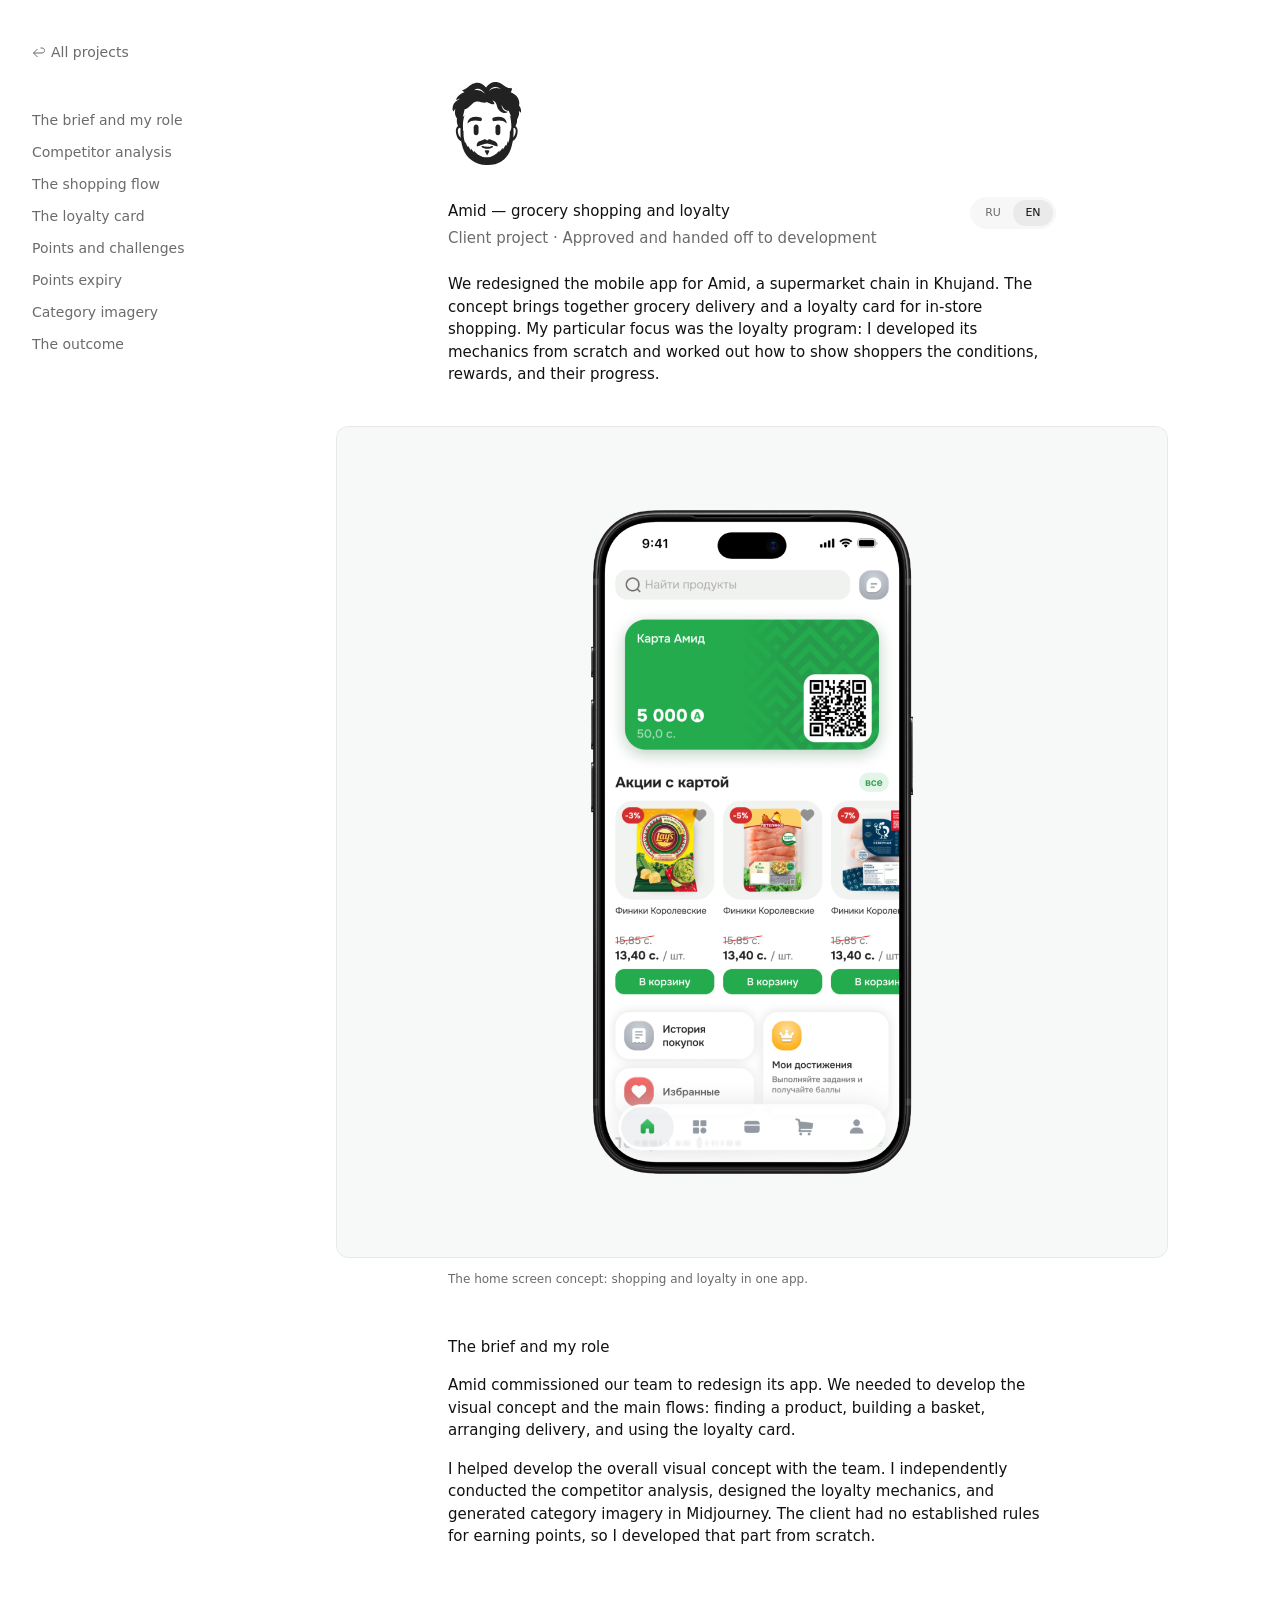
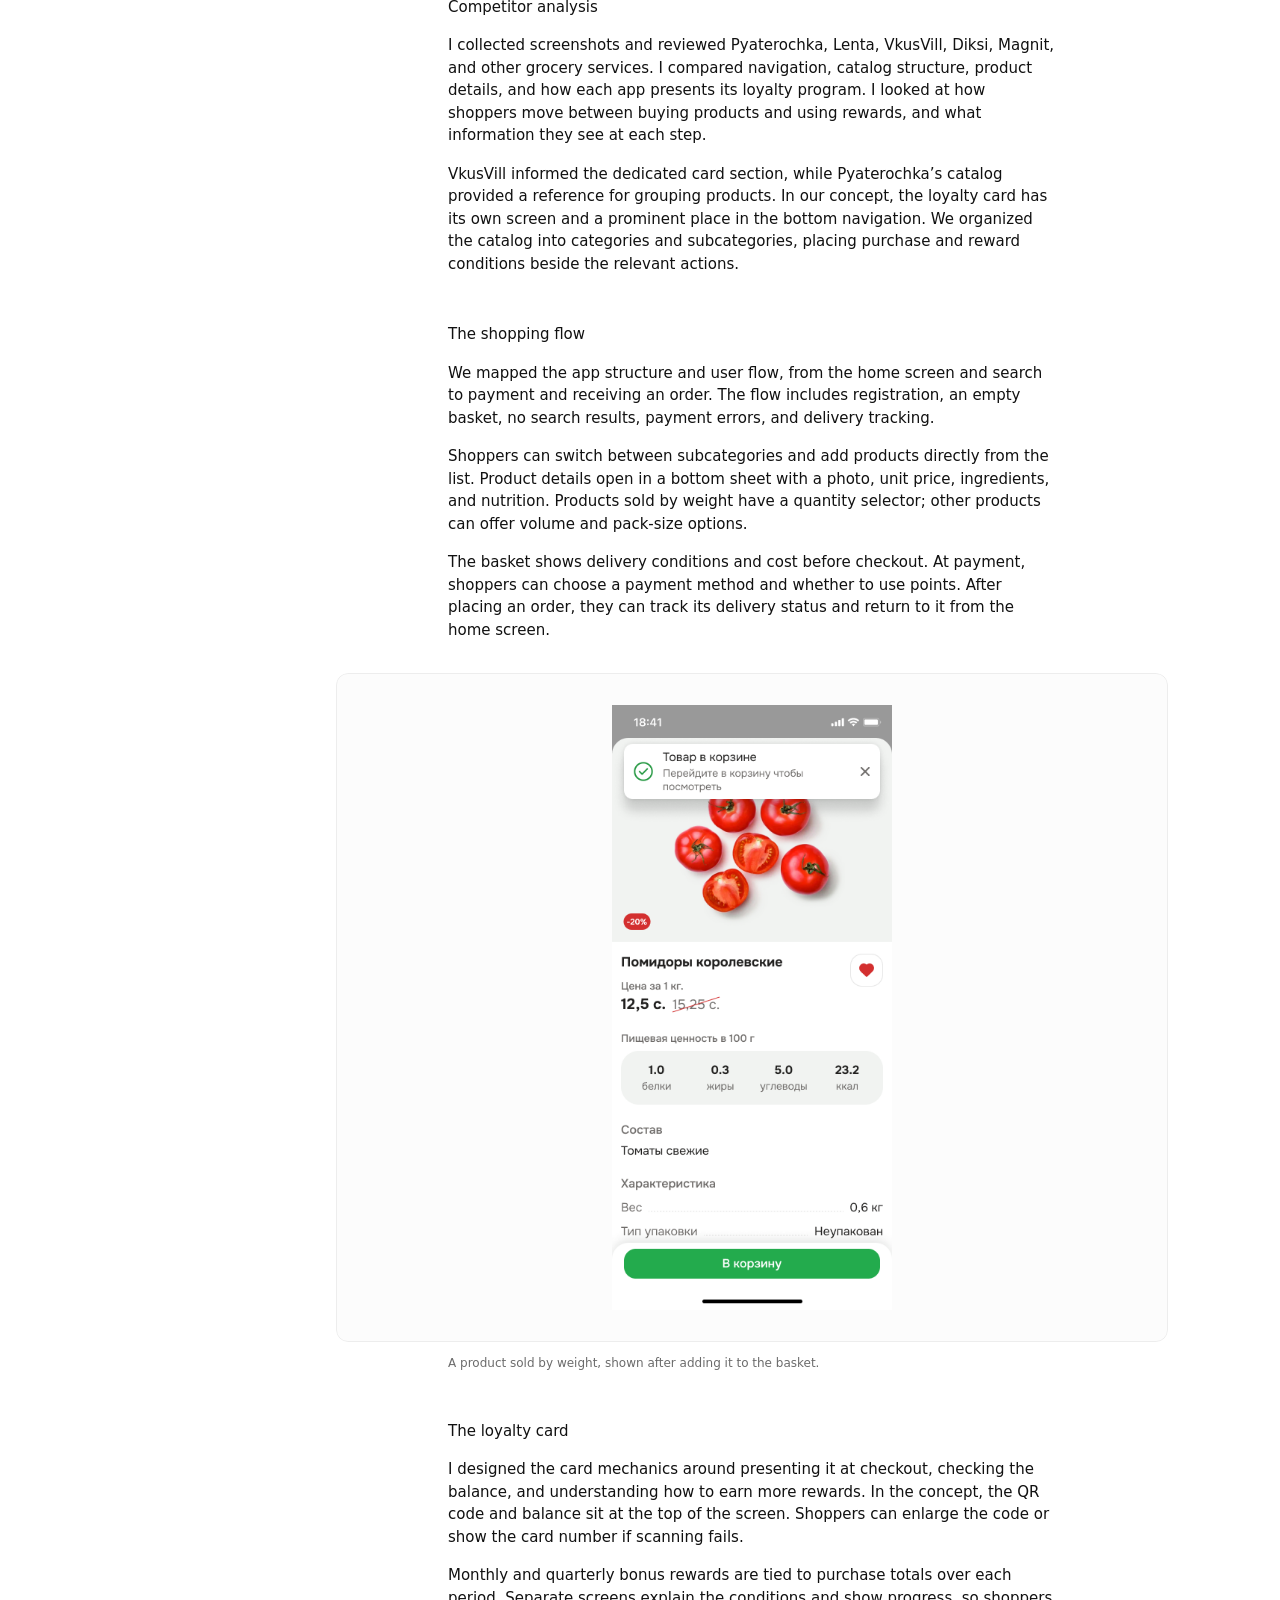
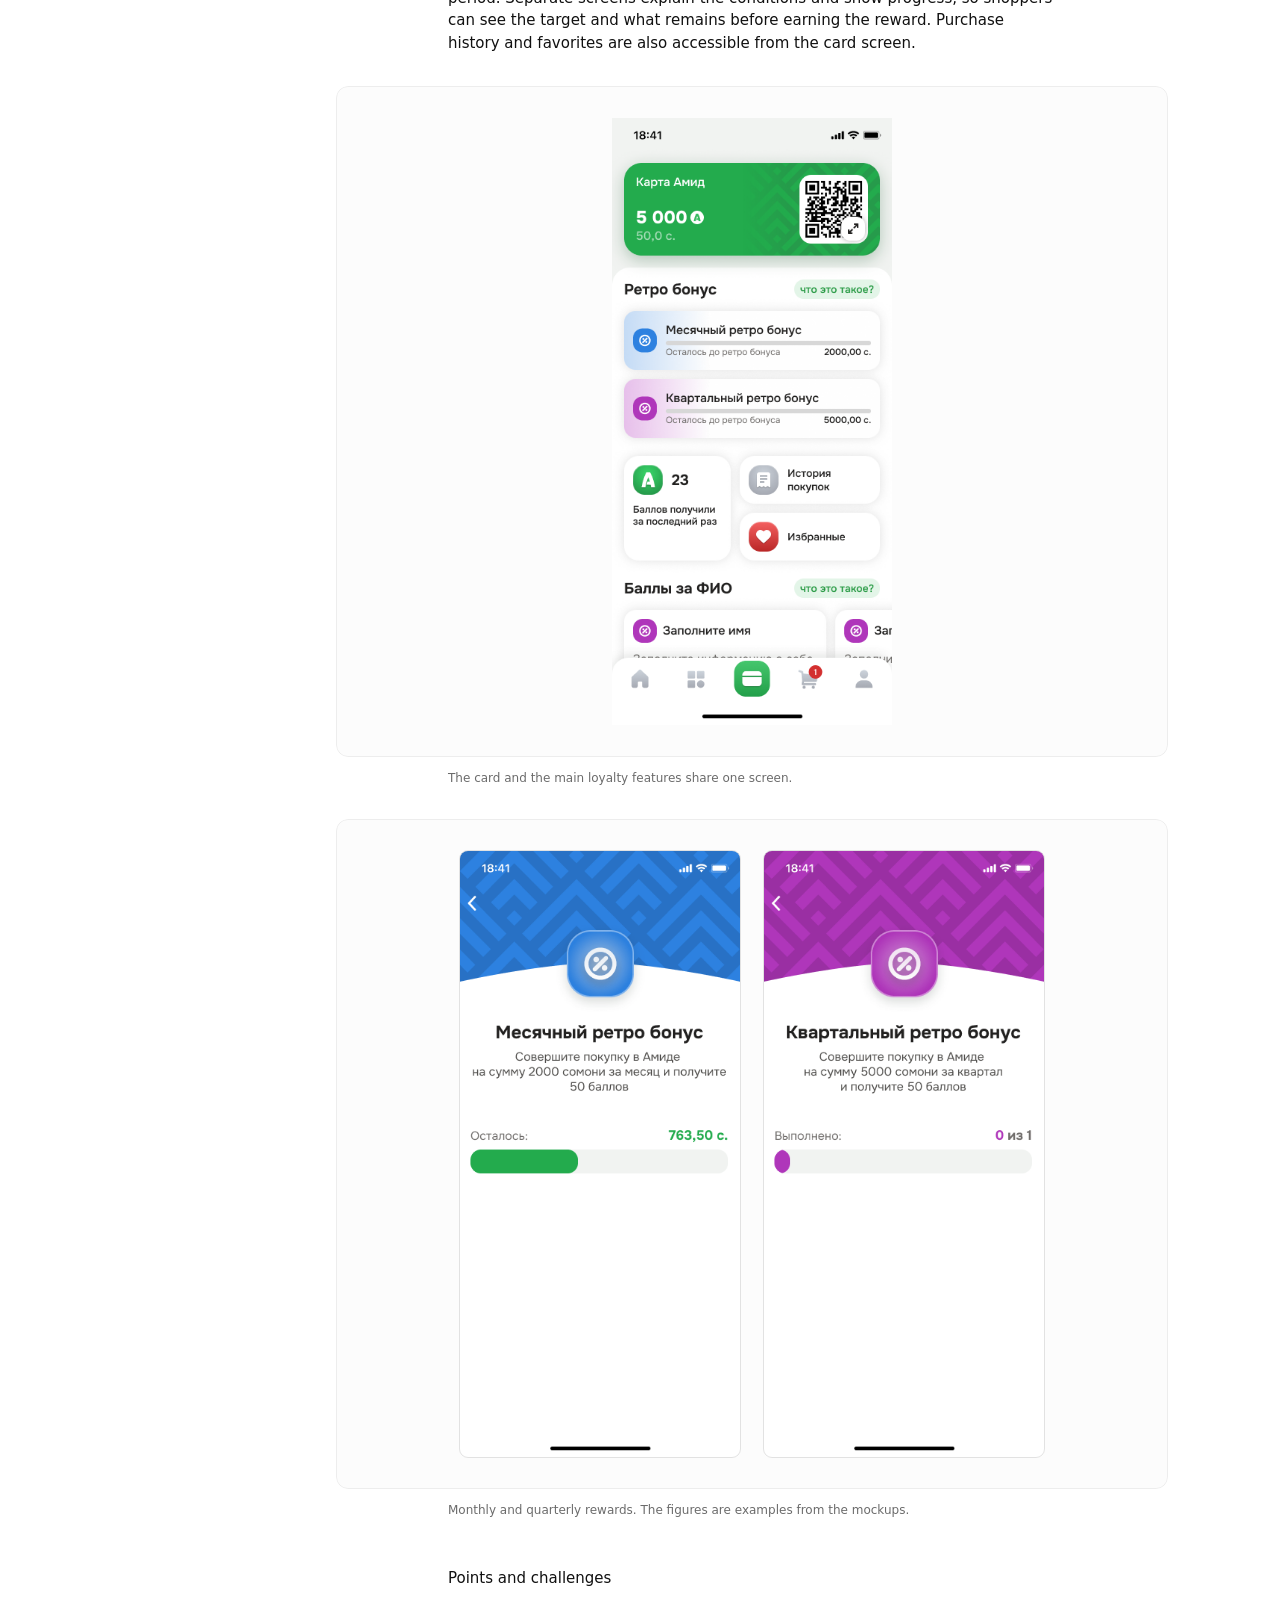
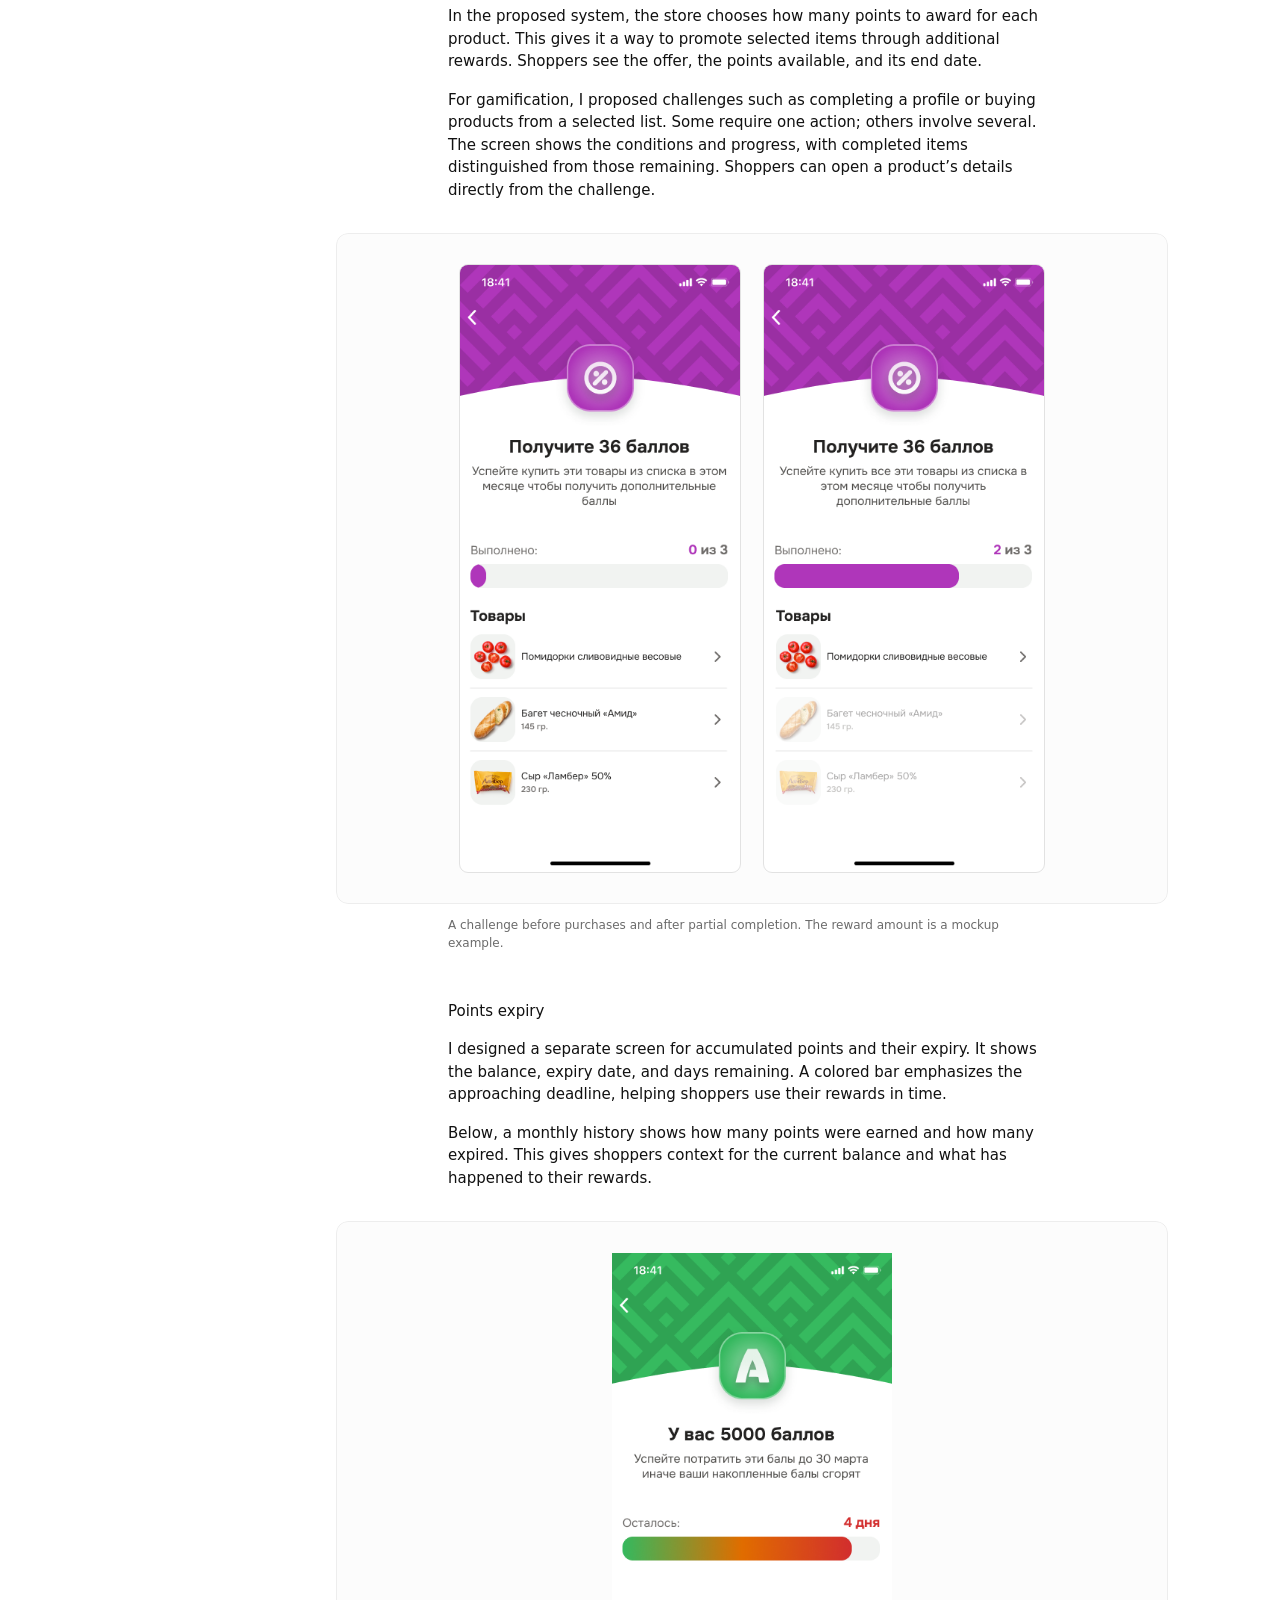
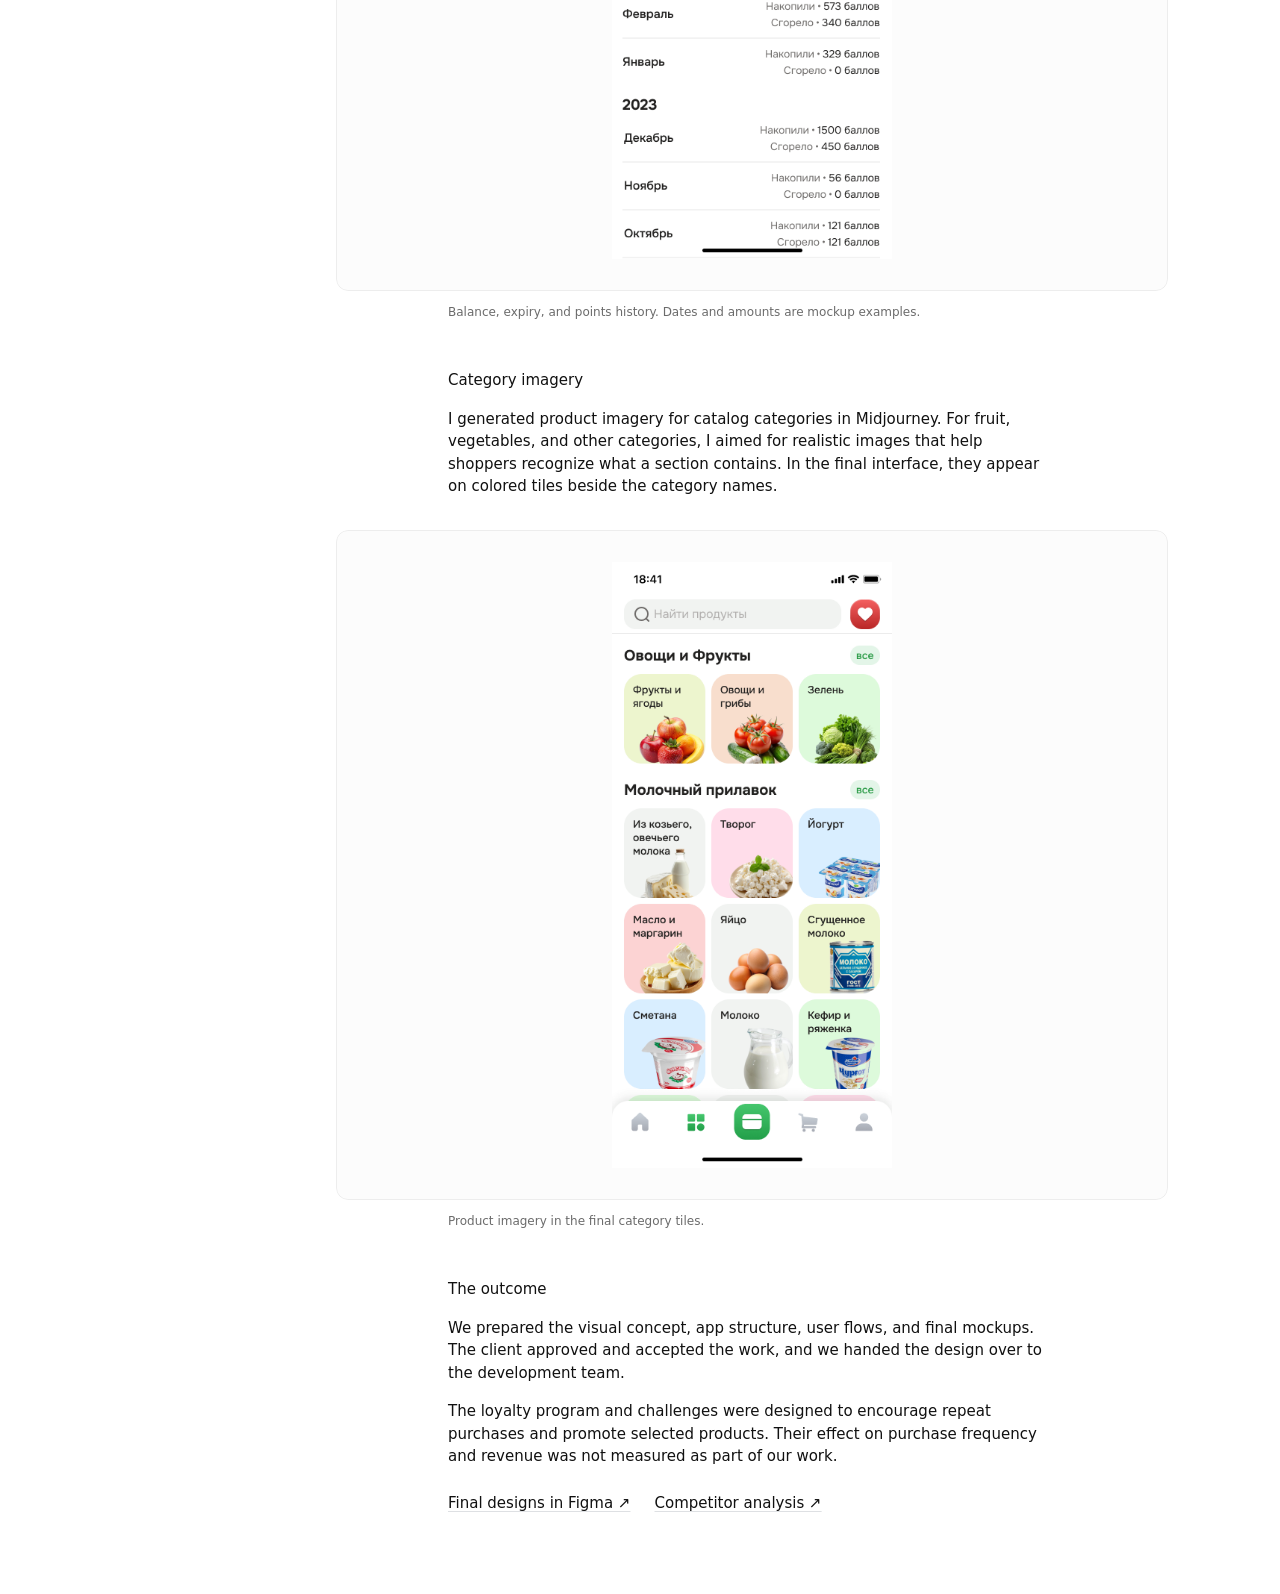
==== work/amid/index.html @ 042cbf76 "Add Amid case study and polish portfolio explorations" ====
<!DOCTYPE html>
<html lang="en" class="case-document">
<head>
    <meta charset="UTF-8">
    <meta name="viewport" content="width=device-width, initial-scale=1.0">
    <title data-ru="Амид — покупки и программа лояльности · Mirzomansur Okhunov">Amid — grocery shopping and loyalty · Mirzomansur Okhunov</title>
    <meta name="description" content="A client redesign for Amid: grocery shopping, loyalty mechanics built from scratch, and category imagery created with Midjourney. Approved and handed off to development." data-ru-content="Клиентский редизайн приложения «Амид»: покупка продуктов, программа лояльности с нуля и изображения категорий в Midjourney. Дизайн согласован и передан в разработку.">
    <link rel="icon" href="../../favicon.ico" type="image/x-icon">
    <link rel="stylesheet" href="../../style/variables.css">
    <link rel="stylesheet" href="../../style/styles.css">
    <link rel="stylesheet" href="../../style/article.css">
    <script src="../../js/article.js" defer></script>
    <script src="../../js/avatar.js" type="module"></script>
</head>
<body>
    <nav class="case-navigation" aria-label="Case study navigation" data-ru-aria-label="Навигация по кейсу">
        <a class="case-back" href="../../#side-projects"><svg width="14" height="14" viewBox="0 0 14 14" fill="none" aria-hidden="true"><path d="M5.5 4L1.5 8M1.5 8L5.5 12M1.5 8H10C11.3807 8 12.5 6.88071 12.5 5.5V5.5C12.5 4.11929 11.3807 3 10 3H8.5" stroke="currentColor"/></svg><span data-ru="Все проекты">All projects</span></a>
        <div class="case-toc">
            <a href="#task" data-ru="Задача и моя роль">The brief and my role</a>
            <a href="#research" data-ru="Анализ конкурентов">Competitor analysis</a>
            <a href="#shopping" data-ru="Путь покупки">The shopping flow</a>
            <a href="#loyalty" data-ru="Карта лояльности">The loyalty card</a>
            <a href="#rewards" data-ru="Баллы и задания">Points and challenges</a>
            <a href="#expiry" data-ru="Срок действия бонусов">Points expiry</a>
            <a href="#imagery" data-ru="Изображения категорий">Category imagery</a>
            <a href="#outcome" data-ru="Результат">The outcome</a>
        </div>
    </nav>
    <main class="container case-page">
        <header class="case-identity">
            <img class="intro__avatar" src="../../assets/avatar.svg" width="80" height="88" alt="">
        </header>
        <article class="case-article" aria-labelledby="case-title">
            <header class="case-header" id="overview" tabindex="-1" data-reveal>
                <div class="case-title-row">
                    <h1 id="case-title" data-ru="Амид — покупки и программа лояльности">Amid — grocery shopping and loyalty</h1>
                    <div class="case-language" role="group" aria-label="Article language" data-ru-aria-label="Язык статьи" data-language="en" hidden>
                        <label><input type="radio" name="article-language" value="ru" aria-label="Русский" lang="ru"><span>RU</span></label>
                        <label><input type="radio" name="article-language" value="en" aria-label="English" lang="en" checked><span>EN</span></label>
                    </div>
                </div>
                <p class="case-meta" data-ru="Клиентский проект · Согласован и передан в разработку">Client project · Approved and handed off to development</p>
                <p class="case-lead" data-ru="Для сети супермаркетов «Амид» в Худжанде мы разработали редизайн мобильного приложения. В концепте связали заказ продуктов с доставкой и использование бонусной карты в магазине. Моей отдельной задачей стала программа лояльности: я придумал её механику с нуля и продумал, как показать покупателю условия, награды и прогресс.">We redesigned the mobile app for Amid, a supermarket chain in Khujand. The concept brings together grocery delivery and a loyalty card for in-store shopping. My particular focus was the loyalty program: I developed its mechanics from scratch and worked out how to show shoppers the conditions, rewards, and their progress.</p>
            </header>

            <figure class="case-figure" data-reveal>
                <a class="case-media" href="../../assets/amid/cover.png" target="_blank" rel="noopener" aria-label="Open the Amid app cover at full size" data-ru-aria-label="Открыть обложку приложения «Амид» в полном размере">
                    <img src="../../assets/amid/cover.png" width="1440" height="1440" alt="Amid app concept on a phone: a loyalty card, product offers, purchase history, and achievements." data-ru-alt="Концепт приложения «Амид» на телефоне: бонусная карта, предложения товаров, история покупок и достижения." fetchpriority="high" decoding="async">
                </a>
                <figcaption data-ru="Главный экран концепта: покупки и программа лояльности в одном приложении.">The home screen concept: shopping and loyalty in one app.</figcaption>
            </figure>

            <section class="case-section" id="task" tabindex="-1" data-case-section data-reveal>
                <h2 data-ru="Задача и моя роль">The brief and my role</h2>
                <p data-ru="«Амид» обратился к нашей команде за редизайном приложения. Нужно было проработать его визуальную концепцию и основные сценарии: найти продукт, собрать корзину, оформить доставку и воспользоваться картой лояльности.">Amid commissioned our team to redesign its app. We needed to develop the visual concept and the main flows: finding a product, building a basket, arranging delivery, and using the loyalty card.</p>
                <p data-ru="Я участвовал в создании общей визуальной концепции вместе с командой. Самостоятельно провёл анализ конкурентов, разработал механику бонусной программы и генерировал изображения для категорий каталога в Midjourney. У заказчика ещё не было готовых правил начисления бонусов, поэтому эту часть я продумывал с нуля.">I helped develop the overall visual concept with the team. I independently conducted the competitor analysis, designed the loyalty mechanics, and generated category imagery in Midjourney. The client had no established rules for earning points, so I developed that part from scratch.</p>
            </section>

            <section class="case-section" id="research" tabindex="-1" data-case-section data-reveal>
                <h2 data-ru="Анализ конкурентов">Competitor analysis</h2>
                <p data-ru="Я собрал скриншоты и разобрал приложения Пятёрочки, Ленты, ВкусВилла, Дикси, Магнита и других продуктовых сервисов. Сравнивал навигацию, структуру каталога, карточки товаров и способы показать программу лояльности. Меня интересовало, как человек переходит между покупкой и бонусами и какая информация доступна на каждом шаге.">I collected screenshots and reviewed Pyaterochka, Lenta, VkusVill, Diksi, Magnit, and other grocery services. I compared navigation, catalog structure, product details, and how each app presents its loyalty program. I looked at how shoppers move between buying products and using rewards, and what information they see at each step.</p>
                <p data-ru="ВкусВилл стал ориентиром для отдельного раздела карты, а каталог Пятёрочки — для группировки товаров. В нашем концепте бонусная карта получила собственный экран и заметное место в нижней навигации. Каталог разделили на категории и подкатегории, а условия покупки и бонусов разместили рядом с соответствующими действиями.">VkusVill informed the dedicated card section, while Pyaterochka’s catalog provided a reference for grouping products. In our concept, the loyalty card has its own screen and a prominent place in the bottom navigation. We organized the catalog into categories and subcategories, placing purchase and reward conditions beside the relevant actions.</p>
            </section>

            <section class="case-section" id="shopping" tabindex="-1" data-case-section data-reveal>
                <h2 data-ru="Путь покупки">The shopping flow</h2>
                <p data-ru="Мы проработали структуру приложения и user flow: от главного экрана и поиска до оплаты и получения заказа. В схеме учли регистрацию, пустую корзину, отсутствие результатов поиска, ошибку оплаты и отслеживание доставки.">We mapped the app structure and user flow, from the home screen and search to payment and receiving an order. The flow includes registration, an empty basket, no search results, payment errors, and delivery tracking.</p>
                <p data-ru="В каталоге можно переходить между подкатегориями и добавлять товары прямо из списка. Подробности продукта открываются в нижней панели: фотография, цена за единицу, состав и пищевая ценность. Для весовых товаров предусмотрели выбор количества, а для других продуктов — варианты объёма и фасовки.">Shoppers can switch between subcategories and add products directly from the list. Product details open in a bottom sheet with a photo, unit price, ingredients, and nutrition. Products sold by weight have a quantity selector; other products can offer volume and pack-size options.</p>
                <p data-ru="В корзине условия и стоимость доставки видны до оформления заказа. На этапе оплаты можно выбрать способ оплаты и использование баллов. После оформления пользователь видит статус доставки и может вернуться к нему с главного экрана.">The basket shows delivery conditions and cost before checkout. At payment, shoppers can choose a payment method and whether to use points. After placing an order, they can track its delivery status and return to it from the home screen.</p>
            </section>
            <figure class="case-figure" data-reveal>
                <a class="case-media case-media--phone" href="../../assets/amid/weight.png" target="_blank" rel="noopener" aria-label="Open the product detail screen at full size" data-ru-aria-label="Открыть карточку товара в полном размере">
                    <img src="../../assets/amid/weight.png" width="375" height="810" alt="A product bottom sheet with price per kilogram, nutrition, weight, and confirmation that the product is in the basket." data-ru-alt="Карточка товара в нижней панели: цена за килограмм, пищевая ценность, вес и подтверждение добавления в корзину." loading="lazy" decoding="async">
                </a>
                <figcaption data-ru="Карточка весового товара после добавления в корзину.">A product sold by weight, shown after adding it to the basket.</figcaption>
            </figure>

            <section class="case-section" id="loyalty" tabindex="-1" data-case-section data-reveal>
                <h2 data-ru="Карта лояльности">The loyalty card</h2>
                <p data-ru="Я продумал механику карты так, чтобы покупатель мог предъявить её на кассе, проверить баланс и понять, как получить дополнительные бонусы. В концепте QR-код и накопления собраны в верхней части экрана. Код можно увеличить, а если он не считывается — предъявить номер карты.">I designed the card mechanics around presenting it at checkout, checking the balance, and understanding how to earn more rewards. In the concept, the QR code and balance sit at the top of the screen. Shoppers can enlarge the code or show the card number if scanning fails.</p>
                <p data-ru="Месячный и квартальный ретробонусы связаны с суммой покупок за соответствующий период. Их условия и прогресс вынесены на отдельные экраны: покупатель видит цель и сколько осталось до награды. Рядом с картой также доступны история покупок и избранное.">Monthly and quarterly bonus rewards are tied to purchase totals over each period. Separate screens explain the conditions and show progress, so shoppers can see the target and what remains before earning the reward. Purchase history and favorites are also accessible from the card screen.</p>
            </section>
            <figure class="case-figure" data-reveal>
                <a class="case-media case-media--phone" href="../../assets/amid/loyalty-card.png" target="_blank" rel="noopener" aria-label="Open the loyalty card screen at full size" data-ru-aria-label="Открыть экран карты лояльности в полном размере">
                    <img src="../../assets/amid/loyalty-card.png" width="375" height="812" alt="The loyalty card screen with a QR code, points balance, monthly and quarterly rewards, purchase history, and challenges." data-ru-alt="Экран карты лояльности: QR-код, баланс, месячный и квартальный ретробонусы, история покупок и задания." loading="lazy" decoding="async">
                </a>
                <figcaption data-ru="Карта и основные возможности программы лояльности собраны на одном экране.">The card and the main loyalty features share one screen.</figcaption>
            </figure>
            <figure class="case-figure" data-reveal>
                <div class="case-media case-media--screens">
                    <a href="../../assets/amid/monthly-bonus.png" target="_blank" rel="noopener" aria-label="Open the monthly reward screen at full size" data-ru-aria-label="Открыть экран месячного ретробонуса в полном размере">
                        <img src="../../assets/amid/monthly-bonus.png" width="375" height="812" alt="Monthly reward conditions and a progress bar showing the amount remaining." data-ru-alt="Условия месячного ретробонуса и прогресс с оставшейся суммой покупок." loading="lazy" decoding="async">
                    </a>
                    <a href="../../assets/amid/quarterly-bonus.png" target="_blank" rel="noopener" aria-label="Open the quarterly reward screen at full size" data-ru-aria-label="Открыть экран квартального ретробонуса в полном размере">
                        <img src="../../assets/amid/quarterly-bonus.png" width="375" height="812" alt="Quarterly reward conditions and progress toward the purchase target." data-ru-alt="Условия квартального ретробонуса и прогресс до цели по сумме покупок." loading="lazy" decoding="async">
                    </a>
                </div>
                <figcaption data-ru="Месячный и квартальный ретробонусы. Числа показаны как примеры из макетов.">Monthly and quarterly rewards. The figures are examples from the mockups.</figcaption>
            </figure>

            <section class="case-section" id="rewards" tabindex="-1" data-case-section data-reveal>
                <h2 data-ru="Баллы и задания">Points and challenges</h2>
                <p data-ru="В предложенной механике магазин сам определяет, сколько баллов начислять за покупку конкретного товара. Это даёт ему возможность продвигать выбранные позиции дополнительной наградой. Покупатель видит предложение, количество баллов и срок действия.">In the proposed system, the store chooses how many points to award for each product. This gives it a way to promote selected items through additional rewards. Shoppers see the offer, the points available, and its end date.</p>
                <p data-ru="Для геймификации я предложил задания: заполнить профиль или купить товары из определённого списка. Одни задания требуют одного действия, другие — нескольких. Экран показывает условия и прогресс, а выполненные пункты отличаются от оставшихся. Из задания можно открыть карточку нужного товара.">For gamification, I proposed challenges such as completing a profile or buying products from a selected list. Some require one action; others involve several. The screen shows the conditions and progress, with completed items distinguished from those remaining. Shoppers can open a product’s details directly from the challenge.</p>
            </section>
            <figure class="case-figure" data-reveal>
                <div class="case-media case-media--screens">
                    <a href="../../assets/amid/task-start.png" target="_blank" rel="noopener" aria-label="Open the challenge before progress at full size" data-ru-aria-label="Открыть задание до выполнения покупок в полном размере">
                        <img src="../../assets/amid/task-start.png" width="375" height="812" alt="A challenge to buy three selected products, with zero items completed and a points reward." data-ru-alt="Задание на покупку трёх выбранных товаров: ни один пункт ещё не выполнен, указана награда в баллах." loading="lazy" decoding="async">
                    </a>
                    <a href="../../assets/amid/task-progress.png" target="_blank" rel="noopener" aria-label="Open the challenge with progress at full size" data-ru-aria-label="Открыть задание с прогрессом в полном размере">
                        <img src="../../assets/amid/task-progress.png" width="375" height="812" alt="The same challenge with two of three products completed and one purchase remaining." data-ru-alt="То же задание: выполнены два пункта из трёх, осталась покупка одного товара." loading="lazy" decoding="async">
                    </a>
                </div>
                <figcaption data-ru="Задание до покупок и после выполнения части условий. Размер награды — пример из макета.">A challenge before purchases and after partial completion. The reward amount is a mockup example.</figcaption>
            </figure>

            <section class="case-section" id="expiry" tabindex="-1" data-case-section data-reveal>
                <h2 data-ru="Срок действия бонусов">Points expiry</h2>
                <p data-ru="Для накопленных баллов я предусмотрел отдельный экран со сроком действия. На нём видны баланс, дата сгорания и количество оставшихся дней. Цветная шкала подчёркивает приближение срока, чтобы покупатель мог вовремя воспользоваться бонусами.">I designed a separate screen for accumulated points and their expiry. It shows the balance, expiry date, and days remaining. A colored bar emphasizes the approaching deadline, helping shoppers use their rewards in time.</p>
                <p data-ru="Ниже показана история по месяцам: сколько баллов начислено и сколько сгорело. Так рядом с текущим балансом есть объяснение того, что происходило с накоплениями.">Below, a monthly history shows how many points were earned and how many expired. This gives shoppers context for the current balance and what has happened to their rewards.</p>
            </section>
            <figure class="case-figure" data-reveal>
                <a class="case-media case-media--phone" href="../../assets/amid/points-expiry.png" target="_blank" rel="noopener" aria-label="Open the points expiry screen at full size" data-ru-aria-label="Открыть экран срока действия баллов в полном размере">
                    <img src="../../assets/amid/points-expiry.png" width="375" height="812" alt="Points balance, days remaining before expiry, and monthly earned and expired points history." data-ru-alt="Баланс баллов, оставшиеся дни до сгорания и история начисленных и сгоревших баллов по месяцам." loading="lazy" decoding="async">
                </a>
                <figcaption data-ru="Баланс, срок действия и история баллов. Даты и суммы — примеры из макета.">Balance, expiry, and points history. Dates and amounts are mockup examples.</figcaption>
            </figure>

            <section class="case-section" id="imagery" tabindex="-1" data-case-section data-reveal>
                <h2 data-ru="Изображения категорий">Category imagery</h2>
                <p data-ru="Я генерировал изображения продуктов для категорий каталога в Midjourney. Для фруктов, овощей и других категорий хотел получить реалистичные изображения, которые помогают узнать содержимое раздела по картинке. В финальном интерфейсе они размещены на цветных карточках рядом с названиями.">I generated product imagery for catalog categories in Midjourney. For fruit, vegetables, and other categories, I aimed for realistic images that help shoppers recognize what a section contains. In the final interface, they appear on colored tiles beside the category names.</p>
            </section>
            <figure class="case-figure" data-reveal>
                <a class="case-media case-media--phone" href="../../assets/amid/catalog.png" target="_blank" rel="noopener" aria-label="Open the catalog category screen at full size" data-ru-aria-label="Открыть экран категорий каталога в полном размере">
                    <img src="../../assets/amid/catalog.png" width="375" height="812" alt="Catalog categories with product imagery: fruit and berries, vegetables, greens, and dairy products." data-ru-alt="Категории каталога с изображениями продуктов: фрукты и ягоды, овощи, зелень и молочные продукты." loading="lazy" decoding="async">
                </a>
                <figcaption data-ru="Изображения продуктов внутри финальных карточек категорий.">Product imagery in the final category tiles.</figcaption>
            </figure>

            <section class="case-section" id="outcome" tabindex="-1" data-case-section data-reveal>
                <h2 data-ru="Результат">The outcome</h2>
                <p data-ru="Мы подготовили визуальную концепцию, структуру приложения, пользовательские сценарии и финальные макеты. Заказчик согласовал и принял результат, после чего мы передали дизайн команде разработки.">We prepared the visual concept, app structure, user flows, and final mockups. The client approved and accepted the work, and we handed the design over to the development team.</p>
                <p data-ru="Программа лояльности и задания были задуманы как способы стимулировать повторные покупки и продвигать выбранные товары. Их влияние на количество покупок и выручку в рамках нашей работы не измерялось.">The loyalty program and challenges were designed to encourage repeat purchases and promote selected products. Their effect on purchase frequency and revenue was not measured as part of our work.</p>
                <div class="case-resources" aria-label="Project resources" data-ru-aria-label="Материалы проекта">
                    <a href="https://www.figma.com/design/VbuYrZlcRKAaok3RhNDoA4/Amid?node-id=1-13189" target="_blank" rel="noopener noreferrer" data-ru="Финальные макеты в Figma ↗">Final designs in Figma ↗</a>
                    <a href="https://www.figma.com/design/VbuYrZlcRKAaok3RhNDoA4/Amid?node-id=1-12706" target="_blank" rel="noopener noreferrer" data-ru="Анализ конкурентов ↗">Competitor analysis ↗</a>
                </div>
            </section>
        </article>
    </main>
</body>
</html>
---- style/variables.css ----
:root {
    --bg-body: #FFFFFF;
    --bg-showcase: #FCFCFC;
    --stroke-showcase: #F2F2F2;
    --text-primary: #111111;
    --text-secondary: #6B6B6B;
    --text-hyperlink: #006FDD;
    --text-hyperlink-hover: #005BB5;
}
---- style/styles.css ----
* {
    box-sizing: border-box;
    margin: 0;
    padding: 0;
}

body {
    font-family: ui-sans-serif, system-ui, sans-serif, "Apple Color Emoji", "Segoe UI Emoji", "Segoe UI Symbol", "Noto Color Emoji";
    font-weight: 400;
    line-height: 1.5;
    color: var(--text-primary);
    background: var(--bg-body);
}

.container {
    max-width: 672px;
    margin: 0 auto;
    padding: 80px 32px;
}

.intro__header {
    display: flex;
    flex-direction: column;
    align-items: flex-start;
    gap: 32px;
    text-align: left;
}

.intro__avatar {
    display: block;
    flex: 0 0 88px;
    width: 80px;
    height: 88px;
    transform: rotate(var(--head-tilt, 0deg));
    transform-origin: 50% 75%;
}

.intro__avatar-button {
    display: block;
    flex: 0 0 88px;
    width: 80px;
    height: 88px;
    padding: 0;
    border: 0;
    border-radius: 50%;
    background: transparent;
    cursor: pointer;
    -webkit-tap-highlight-color: transparent;
    transition: transform 160ms cubic-bezier(0.2, 0, 0, 1);
}

.intro__avatar-button:active {
    transform: scale(0.96);
}

.intro__avatar #eye-left,
.intro__avatar #eye-right,
.intro__avatar #brow-left,
.intro__avatar #brow-right,
.intro__avatar #moustache,
.intro__avatar #chin,
.intro__avatar #mouth {
    transform-box: fill-box;
    transform-origin: center;
    transition: transform 280ms cubic-bezier(0.2, 0, 0, 1);
}

.intro__avatar.is-curious-left #brow-left {
    transform: translateY(-2.7px) rotate(6deg);
}

.intro__avatar.is-curious-right #brow-right {
    transform: translateY(-2.7px) rotate(-6deg);
}

.intro__avatar[data-emotion="smile"] #eye-left,
.intro__avatar[data-emotion="smile"] #eye-right {
    transform: translateY(-1px) scaleY(0.5);
}

.intro__avatar[data-emotion="smile"] #mouth {
    transform: scale(1.22, 1.35);
}

.intro__avatar[data-emotion="smile"] #moustache {
    transform: translateY(-0.6px) scaleX(1.06);
}

.intro__avatar[data-emotion="smile"] #chin {
    transform: translateY(0.6px) scaleX(1.04);
}

.intro__avatar[data-emotion="smile"] #brow-left,
.intro__avatar[data-emotion="smile"] #brow-right {
    transform: translateY(-1.5px);
}

.intro__avatar[data-emotion="surprised"] #eye-left,
.intro__avatar[data-emotion="surprised"] #eye-right {
    transform: scale(1.1, 1.13);
}

.intro__avatar[data-emotion="surprised"] #brow-left,
.intro__avatar[data-emotion="surprised"] #brow-right {
    transform: translateY(-3.5px);
}

.intro__avatar[data-emotion="surprised"] #mouth {
    transform: translateY(0.5px) scale(0.42, 1.65);
}

.intro__avatar[data-emotion="surprised"] #moustache {
    transform: translateY(-0.7px) scaleX(0.96);
}

.intro__avatar[data-emotion="surprised"] #chin {
    transform: translateY(1px) scaleY(0.94);
}

.intro__avatar[data-emotion="wink"] #mouth {
    transform: rotate(-7deg) scaleX(1.08);
}

.intro__avatar[data-emotion="wink"] #moustache {
    transform: translateX(-0.3px) rotate(-4deg);
}

.intro__avatar[data-emotion="wink"] #chin {
    transform: translateX(0.3px) rotate(-4deg);
}

.intro__avatar[data-emotion="skeptical"] #eye-left {
    transform: scaleY(0.38);
}

.intro__avatar[data-emotion="skeptical"] #eye-right {
    transform: scaleY(0.65);
}

.intro__avatar[data-emotion="skeptical"] #brow-left {
    transform: translateY(1px) rotate(6deg);
}

.intro__avatar[data-emotion="skeptical"] #brow-right {
    transform: translateY(-4px) rotate(-9deg);
}

.intro__avatar[data-emotion="skeptical"] #mouth {
    transform: rotate(-5deg) scale(0.85, 0.45);
}

.intro__avatar[data-emotion="skeptical"] #moustache {
    transform: translateY(0.4px) rotate(-3deg) scaleX(0.98);
}

.intro__avatar[data-emotion="skeptical"] #chin {
    transform: translateY(-0.6px) rotate(-3deg);
}

@media (prefers-reduced-motion: reduce) {
    .intro__avatar-button,
    .intro__avatar,
    .intro__avatar #eyes,
    .intro__avatar #eye-left,
    .intro__avatar #eye-right,
    .intro__avatar #brow-left,
    .intro__avatar #brow-right,
    .intro__avatar #lower-face,
    .intro__avatar #moustache,
    .intro__avatar #chin,
    .intro__avatar #mouth {
        transition: none;
        transform: none;
    }
}

.intro__identity {
    min-width: 0;
}

.work-list-block > p,
.work-list-block__link {
    font-size: 14px;
}

.intro__header h1,
.intro__header p {
    line-height: 21px;
}

.intro__header h1 {
    margin-bottom: 4px;
    font-weight: 400;
}

.intro__body {
    display: flex;
    flex-direction: column;
    gap: 32px;
    margin-top: 52px;
}

.intro__header h1,
.intro__header p,
.intro__body p {
    font-size: 14px;
    line-height: 21px;
}

.intro__header p {
    color: var(--text-secondary);
}

.intro .link {
    color: inherit;
    text-decoration-color: #DEE0E3;
    text-decoration-thickness: from-font;
    text-underline-position: from-font;
    text-decoration-skip-ink: none;
}

.intro .link:hover {
    color: inherit;
    text-decoration-color: currentColor;
}

.link,
.work-list-block__link {
    color: var(--text-hyperlink);
    text-decoration: underline;
}

.link:hover,
.work-list-block__link:hover {
    color: var(--text-hyperlink-hover);
}

.work-list {
    display: flex;
    flex-direction: column;
    gap: 50px;
    margin-top: 100px;
}

.work-list-block {
    display: flex;
    flex-direction: column;
}

.work-list-block--case {
    color: inherit;
    text-decoration: none;
    -webkit-tap-highlight-color: transparent;
}

.work-list-block--case .work-list-block__title {
    text-decoration: underline;
    text-decoration-color: transparent;
    text-underline-offset: 3px;
    transition: text-decoration-color 160ms ease;
}

.work-list-block--case:focus-visible .work-list-block__title {
    text-decoration-color: currentColor;
}

.work-list-block > p:first-of-type {
    margin-top: 16px;
    font-weight: 700;
}

.work-list-block > p:first-of-type span {
    color: var(--text-secondary);
}

.work-list-block > p + p,
.work-list-block__link {
    margin-top: 8px;
}

.work-list-block__link {
    line-height: 21px;
}

.phone-showcase {
    width: 100%;
    overflow: hidden;
    background: var(--bg-showcase);
    border: 1px solid var(--stroke-showcase);
    border-radius: 8px;
}

.phone-showcase__content,
.phone-showcase__media-frame,
.phone-showcase--full-video,
.phone-showcase--portrait-video,
.phone-showcase--lottie,
.phone-showcase__lottie {
    display: flex;
    align-items: center;
    justify-content: center;
}

.phone-showcase__media-frame {
    width: 100%;
    aspect-ratio: 1;
    overflow: hidden;
    background: var(--bg-showcase);
}

.phone-showcase--ambient .phone-showcase__media-frame {
    position: relative;
    isolation: isolate;
}

.phone-showcase--ambient .phone-showcase__media-frame::before {
    position: absolute;
    z-index: -1;
    inset: -10%;
    content: '';
    background: var(--showcase-backdrop) center / cover no-repeat;
    filter: blur(28px);
    opacity: 0.75;
    pointer-events: none;
}

.phone-showcase--full-video .phone-showcase__media-frame {
    max-width: 100%;
    aspect-ratio: auto;
}

.phone-showcase__phone-container {
    position: relative;
}

.phone-showcase__phone {
    position: relative;
    width: 227.5px;
    height: 450px;
}

.phone-showcase__frame-img {
    position: relative;
    z-index: 2;
    display: block;
    width: 100%;
    height: 100%;
    object-fit: contain;
}

.phone-showcase__phone-content {
    position: absolute;
    top: 50%;
    left: 50%;
    z-index: 1;
    width: 84%;
    height: 92%;
    overflow: hidden;
    border-radius: 16px;
    transform: translate(-50%, -50%);
}

.phone-showcase__phone-content--video {
    inset: 1.25% 3.3%;
    top: auto;
    left: auto;
    width: auto;
    height: auto;
    background: #000;
    border-radius: 7.5%;
    transform: none;
}

.phone-showcase__phone--credit .phone-showcase__phone-content--video {
    inset: 4% 8%;
    border-radius: 10%;
}

.phone-showcase__player,
.phone-showcase__player-inner {
    width: 100%;
    height: 100%;
    background: #000;
}

.phone-showcase__phone-content--video .phone-showcase__player {
    position: relative;
    z-index: 2;
}

.phone-showcase__video {
    display: block;
    width: 100%;
    height: 100%;
    object-fit: cover;
    object-position: center;
}

.phone-showcase__phone--credit .phone-showcase__video {
    object-position: center top;
}

.phone-showcase__video--full {
    width: 100%;
    height: auto;
    object-fit: contain;
}

.phone-showcase__video--portrait {
    object-position: center;
}

.phone-showcase__video--contain {
    object-fit: contain;
}

/* Match the phone sizes across recordings with different amounts of background. */
.phone-showcase__video--app-switcher {
    transform: translateY(1.5%) scale(1.12);
}

.phone-showcase__video--freeze-card {
    transform: translateY(-6.7%) scale(1.42);
    clip-path: inset(19.5% 0 0);
}

.phone-showcase__lottie {
    width: min(100%, 518px);
    height: min(100%, 532px);
    overflow: hidden;
}

.phone-showcase__lottie svg {
    display: block;
    width: 100%;
    height: 100%;
}

[hidden] {
    display: none !important;
}

.portfolio-content {
    margin-top: 52px;
    font-size: 14px;
    line-height: 21px;
}

.portfolio-chips {
    display: flex;
    align-items: center;
    flex-wrap: nowrap;
    gap: 24px;
    overflow-x: auto;
    scrollbar-width: none;
    padding: 8px 32px;
    margin: -8px -32px 44px;
    scroll-padding-inline: 32px;
}

.portfolio-chips::-webkit-scrollbar {
    display: none;
}

.portfolio-chips[data-overflow="right"] {
    mask-image: linear-gradient(to right, #000 calc(100% - 24px), transparent);
}

.portfolio-chips[data-overflow="left"] {
    mask-image: linear-gradient(to right, transparent, #000 24px);
}

.portfolio-chips[data-overflow="both"] {
    mask-image: linear-gradient(to right, transparent, #000 24px, #000 calc(100% - 24px), transparent);
}

.portfolio-chip {
    position: relative;
    flex-shrink: 0;
    padding: 3px 8px;
    border: 1px solid #dee0e3;
    border-radius: 100px;
    background: transparent;
    color: var(--text-secondary);
    font: inherit;
    white-space: nowrap;
    cursor: pointer;
    -webkit-tap-highlight-color: transparent;
    transition: color 180ms ease, background-color 180ms ease, border-color 180ms ease, transform 180ms ease;
}

.portfolio-chip::before {
    content: "";
    position: absolute;
    inset: -8px 0;
}

.portfolio-chip[aria-selected="true"] {
    border-color: var(--text-hyperlink);
    background: var(--text-hyperlink);
    color: #fff;
}

.portfolio-chip:not(:disabled):not([aria-selected="true"]):hover {
    color: var(--text-primary);
    border-color: #a1a1aa;
}

.portfolio-chip:not(:disabled):active {
    transform: scale(0.96);
}

.portfolio-chip:disabled {
    cursor: default;
}

a:focus-visible,
button:focus-visible,
summary:focus-visible {
    outline: 2px solid var(--text-primary);
    outline-offset: 4px;
}

.work-index summary:focus-visible .work-index__title,
.link:focus-visible {
    text-decoration-color: currentColor;
}

.work-index {
    display: flex;
    flex-direction: column;
    gap: 32px;
}

.work-index summary,
.work-index__label {
    width: fit-content;
    max-width: 100%;
    list-style: none;
    cursor: pointer;
}

.work-index summary::-webkit-details-marker {
    display: none;
}

.work-index__title,
.work-index__year {
    display: block;
    font-weight: 400;
}

.work-index__title {
    text-decoration: underline;
    text-decoration-color: #dee0e3;
    text-decoration-thickness: from-font;
    text-underline-position: from-font;
    text-decoration-skip-ink: none;
}

.work-index summary:hover .work-index__title,
.work-index__label:hover .work-index__title {
    text-decoration-color: currentColor;
}

.work-index__year {
    margin-top: 4px;
    color: var(--text-secondary);
}

.work-index__detail {
    padding: 24px 0 8px;
}

.portfolio-content > .work-list {
    margin-top: 0;
}

.work-preview {
    position: fixed;
    z-index: 10;
    width: 400px;
    aspect-ratio: 4 / 3;
    overflow: hidden;
    border-radius: 12px;
    background: #fcfcfc;
    box-shadow: 0 0 0 1px rgb(0 0 0 / 6%);
    pointer-events: none;
    visibility: hidden;
    opacity: 0;
    transition: opacity 600ms cubic-bezier(0.16, 1, 0.3, 1), visibility 0s 600ms;
}

.work-preview.is-visible {
    visibility: visible;
    opacity: 1;
    transition-delay: 0s;
}

.work-preview__image {
    position: absolute;
    inset: 0;
    display: block;
    width: 100%;
    height: 100%;
    object-fit: contain;
    opacity: 0;
    filter: blur(10px);
    transform: scale(0.97);
    transition: opacity 600ms cubic-bezier(0.16, 1, 0.3, 1),
        filter 600ms cubic-bezier(0.16, 1, 0.3, 1),
        transform 600ms cubic-bezier(0.16, 1, 0.3, 1);
}

.work-preview.is-visible .work-preview__image.is-active {
    opacity: 1;
    filter: blur(0);
    transform: scale(1);
}

@media (max-width: 767px), (hover: none), (pointer: coarse) {
    .work-preview {
        display: none;
    }
}

@media (max-width: 480px) {
    .container {
        padding: 48px 24px 64px;
    }

    .portfolio-chips {
        gap: 12px;
        padding-inline: 24px;
        margin-inline: -24px;
        scroll-padding-inline: 24px;
    }
}

@media (prefers-reduced-motion: reduce) {
    .work-preview,
    .work-preview__image,
    .portfolio-chip {
        transition: none;
    }
}
---- style/article.css ----
.case-document {
    scroll-behavior: smooth;
}

.case-page {
    padding-top: 0;
    font-size: 15px;
    line-height: 1.5;
}

.case-page a {
    color: inherit;
    text-decoration-color: #dee0e3;
    text-decoration-thickness: from-font;
    text-underline-offset: 3px;
    transition: text-decoration-color 160ms ease;
}

.case-page a:hover,
.case-page a:focus-visible {
    text-decoration-color: currentColor;
}

.case-identity {
    display: flex;
    flex-direction: column;
    align-items: flex-start;
    gap: 32px;
    line-height: 21px;
    margin-bottom: 32px;
}

.case-navigation {
    max-width: 672px;
    margin: 0 auto;
    padding: 48px 32px 32px;
    font-size: 14px;
    line-height: 24px;
    color: var(--text-secondary);
}

.case-navigation a {
    position: relative;
    display: block;
    width: fit-content;
    max-width: 100%;
    color: inherit;
    text-decoration: none;
    transition: color 160ms ease;
}

.case-navigation a::before {
    position: absolute;
    content: '';
    inset: -8px 0;
}

.case-navigation .case-back {
    display: flex;
    align-items: center;
    gap: 5px;
}

.case-back svg {
    flex: none;
}

.case-navigation a:hover,
.case-navigation a:focus-visible,
.case-navigation a[aria-current="location"] {
    color: var(--text-primary);
}

.case-toc {
    display: none;
}

[data-case-section] {
    scroll-margin-top: 32px;
    outline: none;
}

@media (min-width: 1024px) {
    .case-page {
        position: relative;
        left: 112px;
        padding-top: 80px;
    }

    .case-navigation {
        position: fixed;
        z-index: 5;
        top: 40px;
        left: 32px;
        width: 176px;
        max-height: calc(100dvh - 80px);
        overflow-y: auto;
        padding: 0;
    }

    .case-toc {
        display: flex;
        flex-direction: column;
        gap: 0;
        margin-top: 40px;
    }

    .case-toc a {
        padding: 4px 0;
    }

    .case-toc a::before {
        inset: 0;
    }

    .case-page .case-figure {
        width: min(832px, calc(100vw - 272px));
    }
}

.case-header h1,
.case-section h2 {
    font-size: inherit;
    font-weight: 500;
    line-height: inherit;
    text-wrap: balance;
}

.case-meta {
    margin-top: 4px;
    color: var(--text-secondary);
}

.case-title-row {
    position: relative;
    padding-right: 102px;
}

.case-language {
    position: absolute;
    top: 0;
    right: 0;
    display: flex;
    padding: 3px;
    margin-top: -3px;
    border-radius: 999px;
    background: rgb(17 17 17 / 3%);
    isolation: isolate;
}

.case-language::before {
    position: absolute;
    z-index: -1;
    top: 3px;
    left: 3px;
    width: 40px;
    height: 26px;
    border-radius: inherit;
    background: rgb(17 17 17 / 6%);
    content: '';
    transition: transform 250ms cubic-bezier(0.4, 0, 0.2, 1);
}

.case-language[data-language="en"]::before {
    transform: translateX(40px);
}

.case-language label {
    position: relative;
    display: grid;
    place-items: center;
    width: 40px;
    height: 26px;
    font-size: 11px;
    line-height: 16px;
    cursor: pointer;
    -webkit-tap-highlight-color: transparent;
}

.case-language input {
    position: absolute;
    inset: -7px 0;
    width: 100%;
    height: 40px;
    opacity: 0;
    cursor: pointer;
}

.case-language span {
    color: var(--text-secondary);
    transition: color 160ms ease;
    pointer-events: none;
}

.case-language input:checked + span {
    color: var(--text-primary);
    font-weight: 500;
}

.case-language label:hover span {
    color: var(--text-primary);
}

.case-language input:focus-visible + span {
    text-decoration: underline;
    text-underline-offset: 3px;
}

.case-lead {
    margin-top: 24px;
}

.case-demo-link {
    display: inline-block;
    margin-top: 16px;
}

.case-section {
    margin-top: 48px;
}

.case-section h2 + p {
    margin-top: 16px;
}

.case-section p + p {
    margin-top: 16px;
}

.case-figure {
    width: min(832px, calc(100vw - 48px));
    margin: 32px 0 0 50%;
    transform: translateX(-50%);
}

.case-header + .case-figure {
    margin-top: 40px;
}

.case-media {
    position: relative;
    display: block;
    overflow: hidden;
    border-radius: 12px;
    background: var(--bg-showcase);
    isolation: isolate;
}

.case-media--orange {
    background: #ff6a14;
}

.case-media::after {
    position: absolute;
    inset: 0;
    border: 1px solid rgb(0 0 0 / 6%);
    border-radius: inherit;
    content: '';
    pointer-events: none;
}

.case-media:focus-visible::after {
    border-color: rgb(0 0 0 / 25%);
}

.case-media img {
    display: block;
    width: 100%;
    height: auto;
}

.case-video {
    display: block;
    width: 100%;
    height: auto;
    aspect-ratio: 1;
    object-fit: contain;
}

.case-media--phone {
    display: flex;
    justify-content: center;
    padding: 32px 24px;
}

.case-media--phone img {
    width: min(100%, 280px);
    height: auto;
}

.case-media--screens {
    display: grid;
    grid-template-columns: repeat(2, minmax(0, 280px));
    justify-content: center;
    align-items: start;
    gap: 24px;
    padding: 32px 24px;
}

.case-media--screens a {
    display: block;
    overflow: hidden;
    border-radius: 8px;
    outline: 1px solid rgba(0, 0, 0, 0.1);
}

.case-media--screens a:focus-visible {
    outline: 2px solid var(--text-primary);
    outline-offset: 4px;
}

.case-figure figcaption {
    max-width: 608px;
    margin: 12px auto 0;
    font-size: 12px;
    line-height: 1.5;
    color: var(--text-secondary);
}

.case-resources {
    display: flex;
    flex-wrap: wrap;
    gap: 12px 24px;
    margin-top: 24px;
}

@media (max-width: 767px) {
    .case-media--screens {
        grid-template-columns: minmax(0, 280px);
    }

    .case-figure {
        width: 100%;
        margin-left: 0;
        transform: none;
    }
}

@media (max-width: 480px) {
    .case-page {
        padding-top: 0;
    }

    .case-navigation {
        padding-right: 24px;
        padding-left: 24px;
    }

    .case-section {
        margin-top: 32px;
    }

    .case-meta {
        font-size: 12px;
    }
}

@media (prefers-reduced-motion: reduce) {
    .case-document {
        scroll-behavior: auto;
    }

    .case-page a,
    .case-navigation a,
    .case-language::before,
    .case-language span {
        transition: none;
    }
}
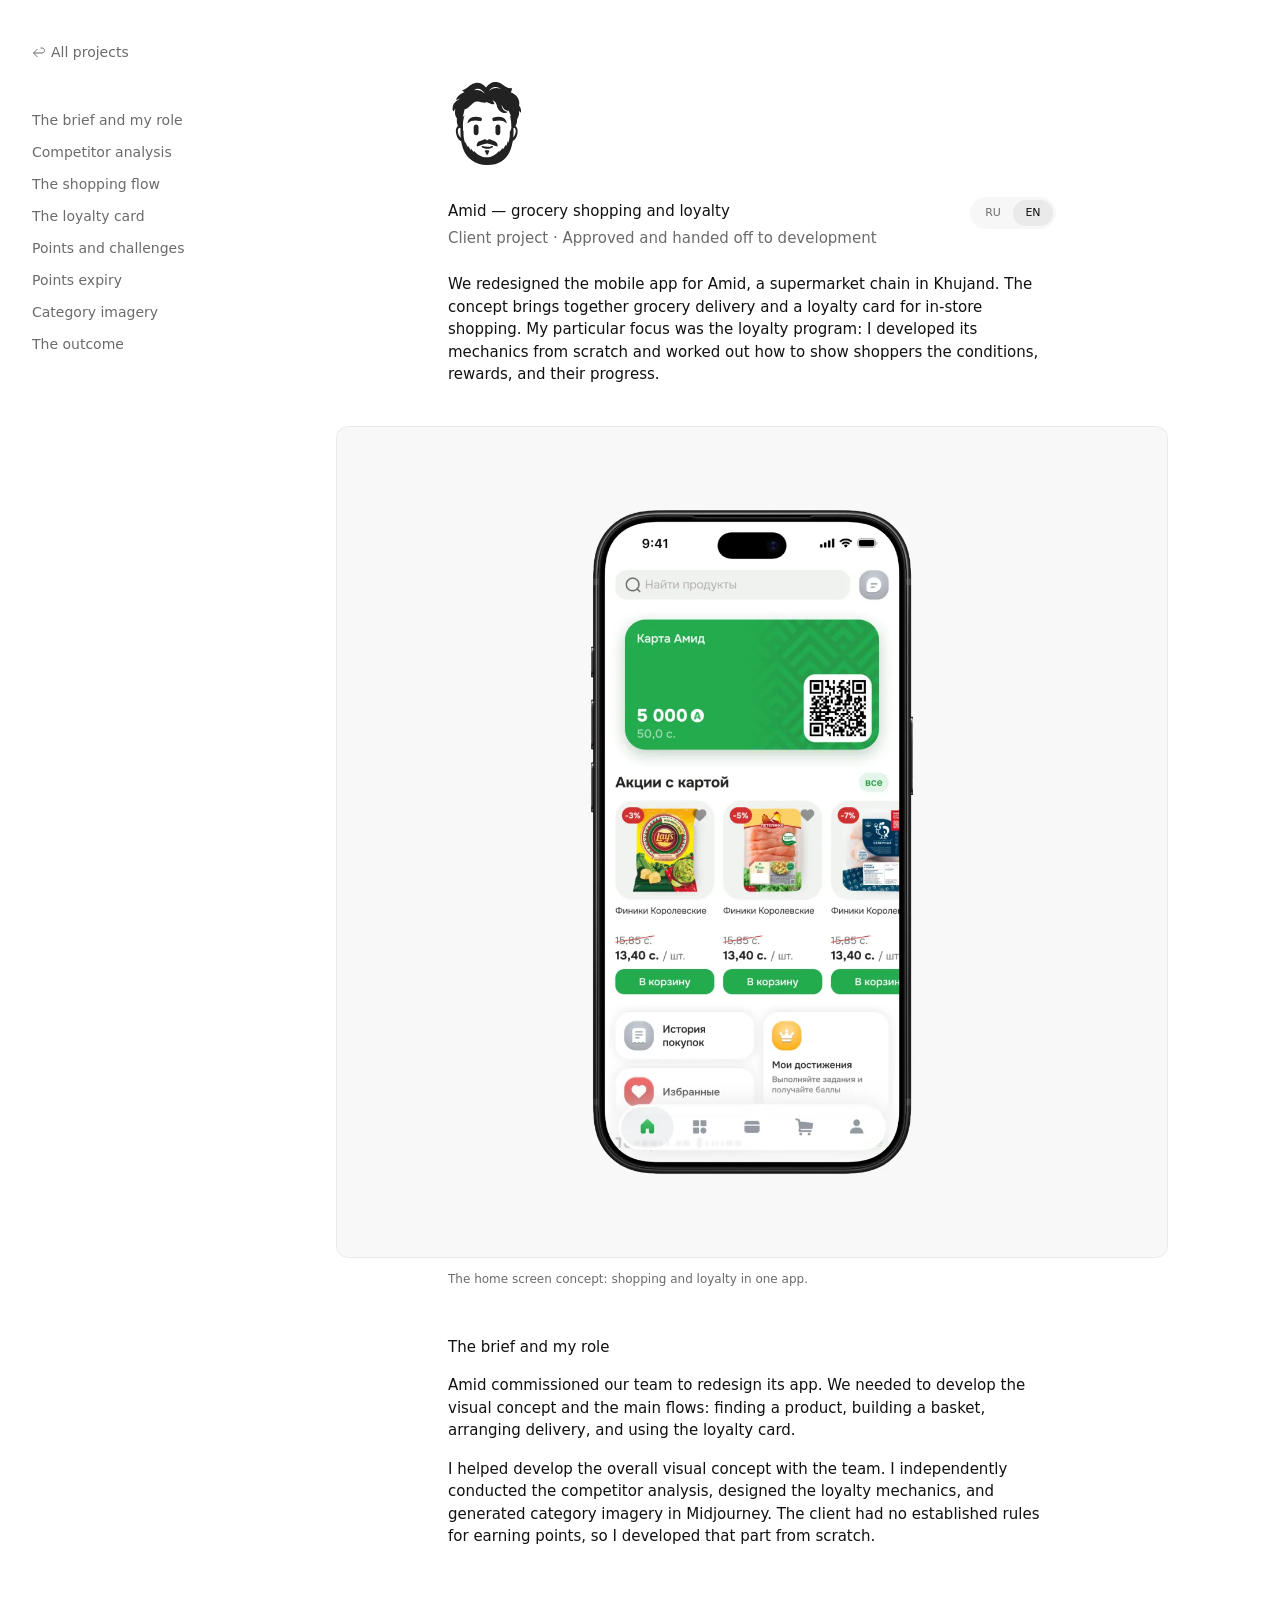
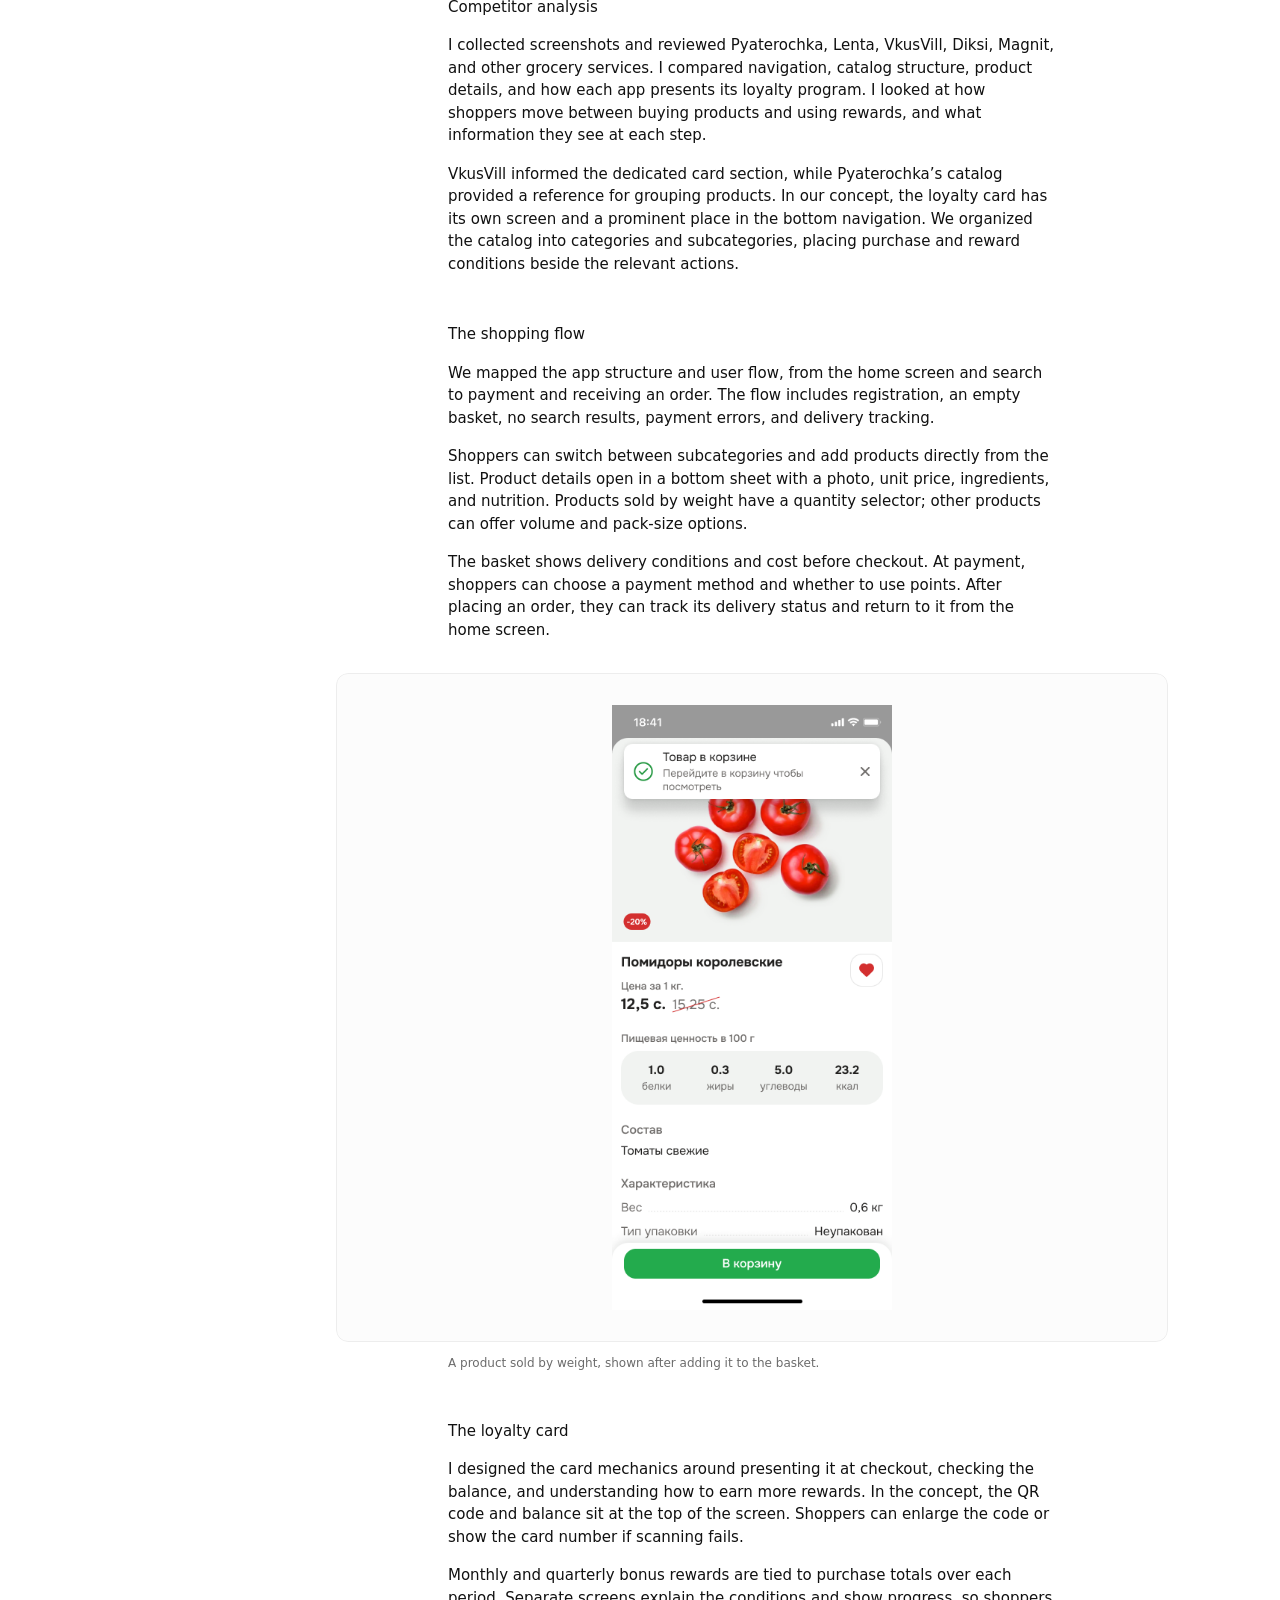
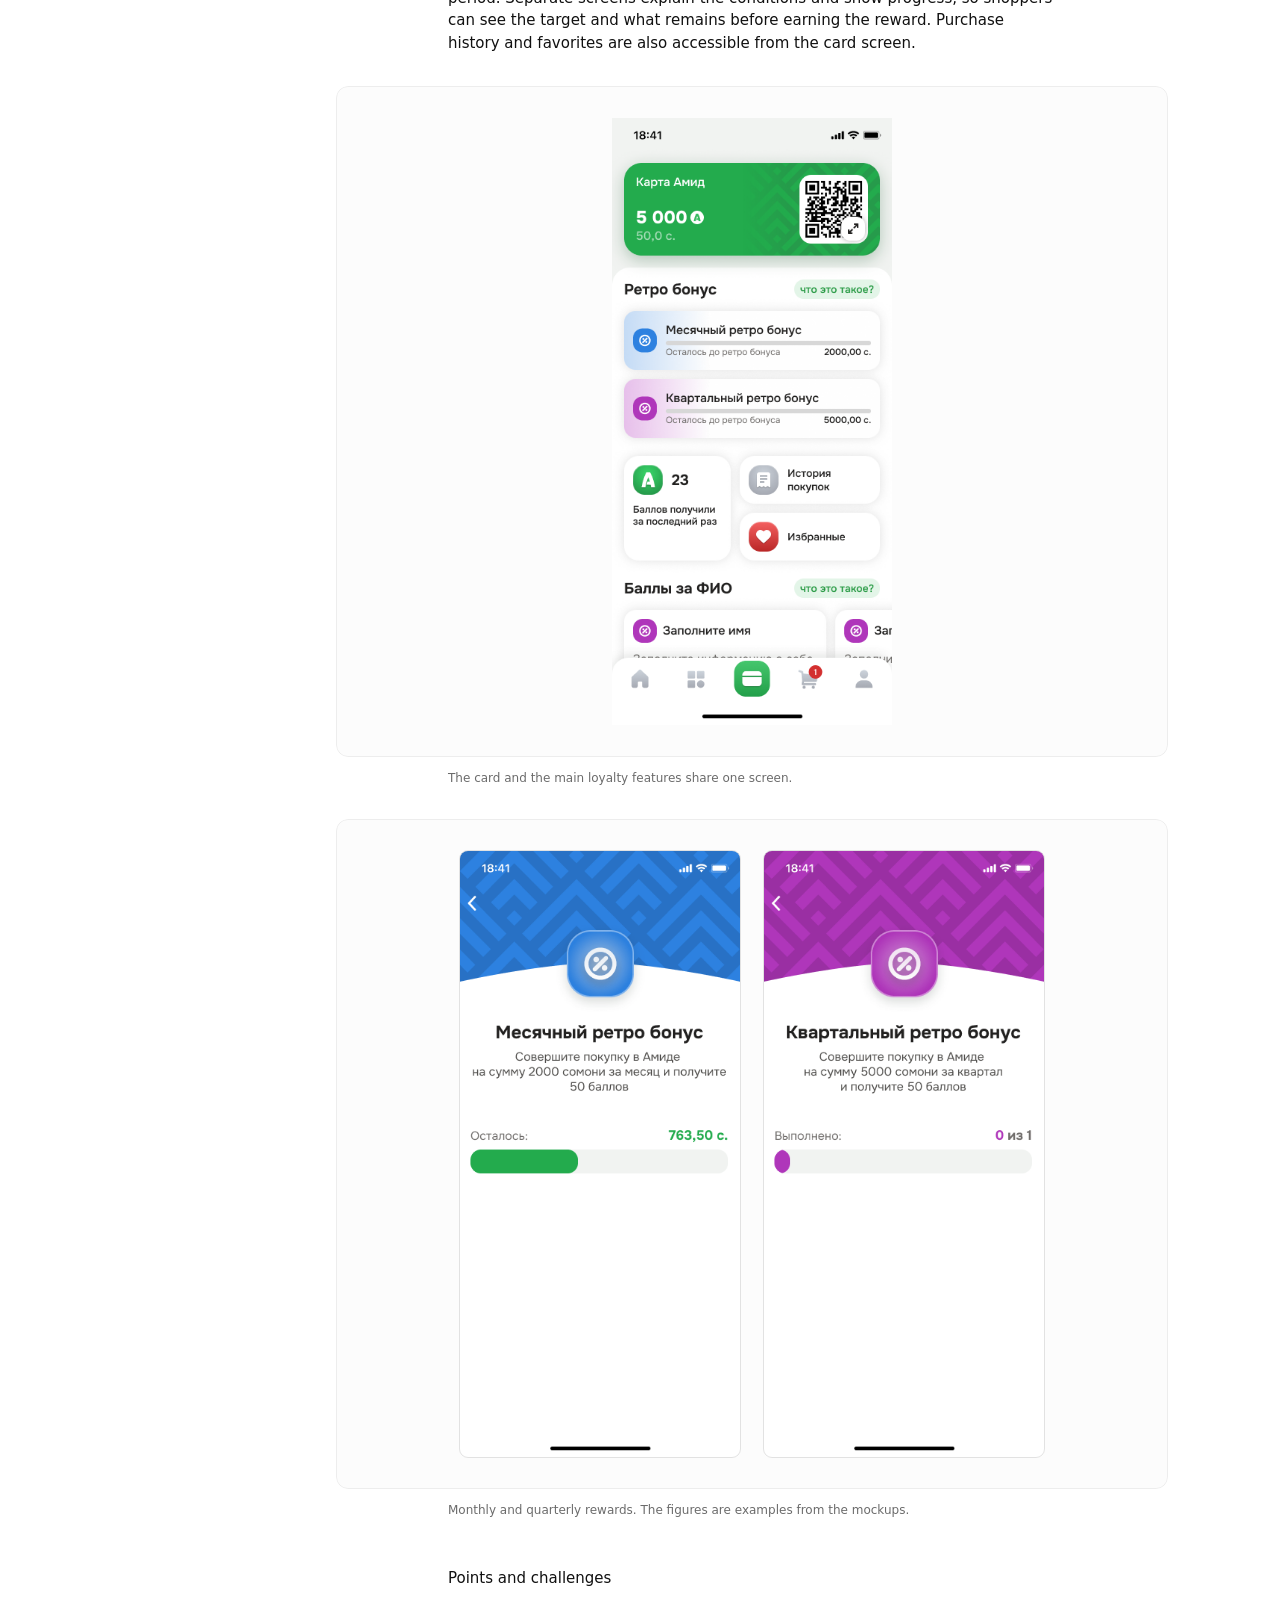
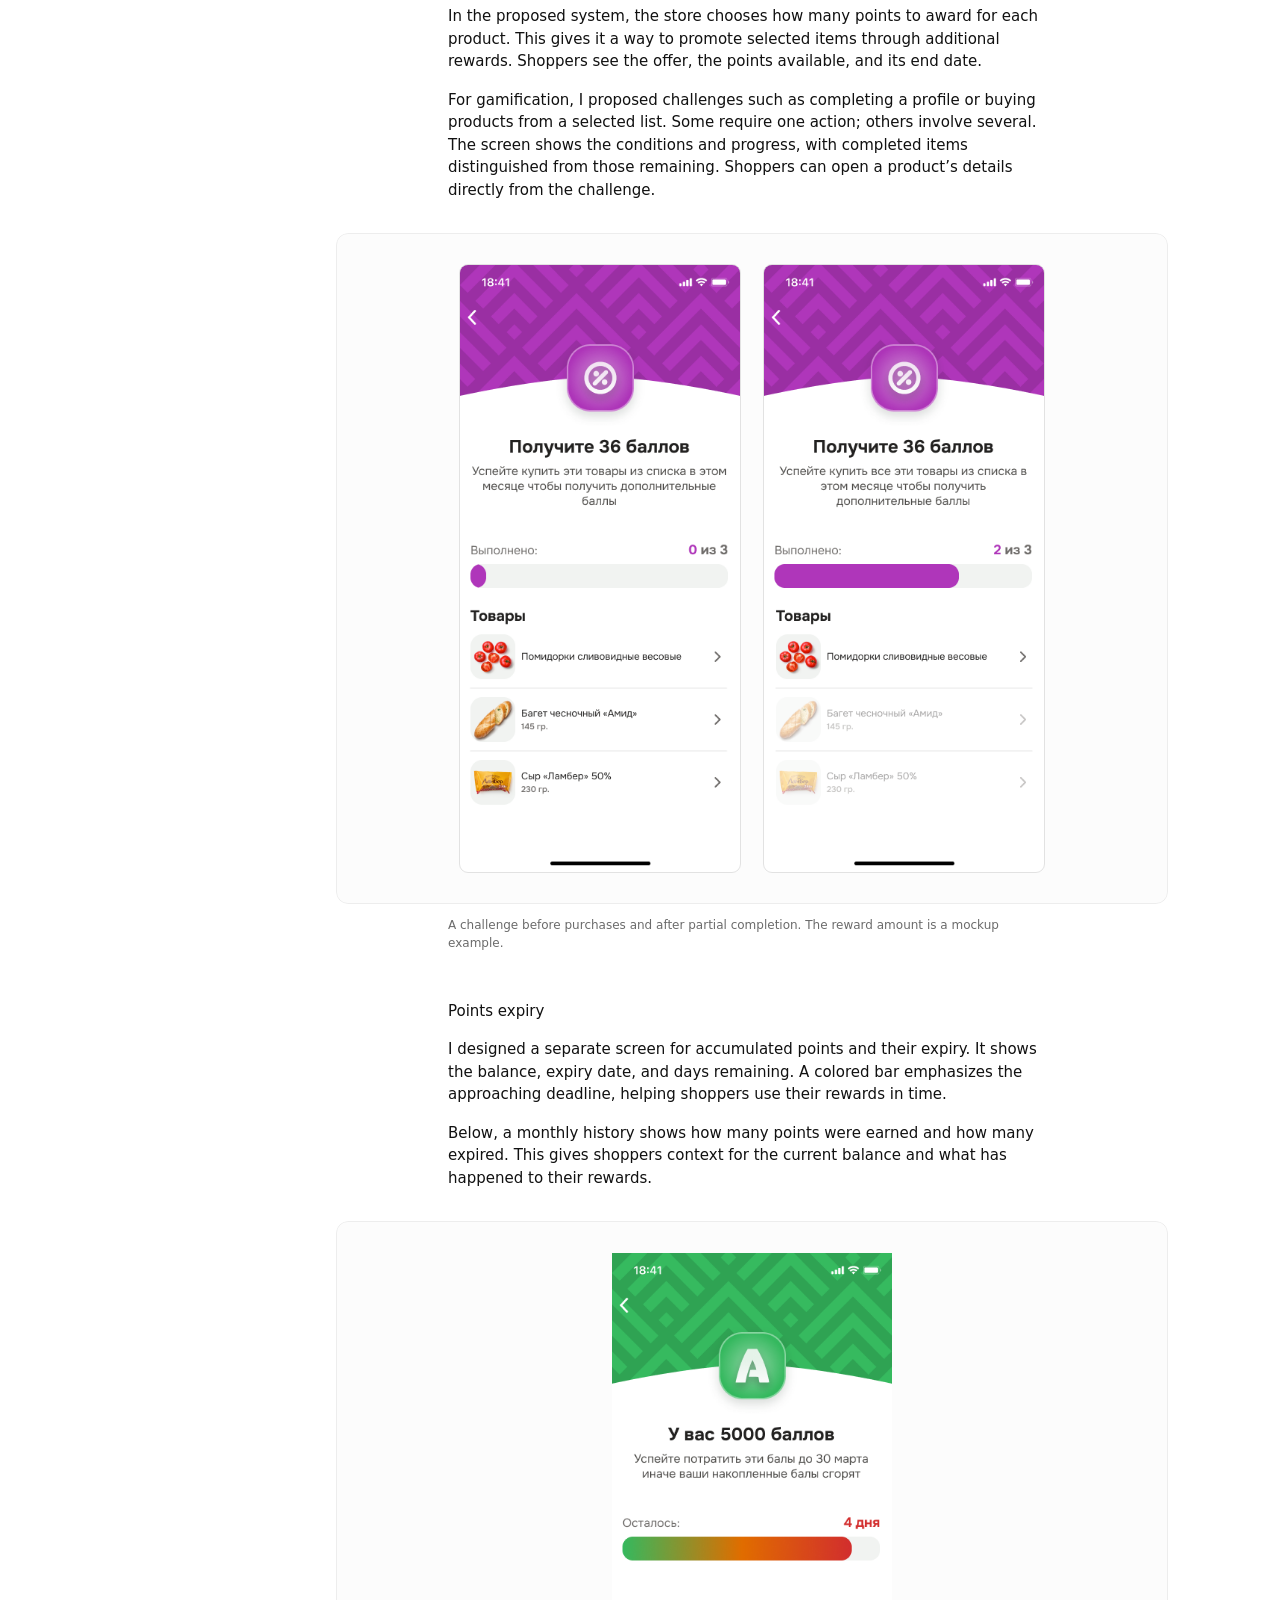
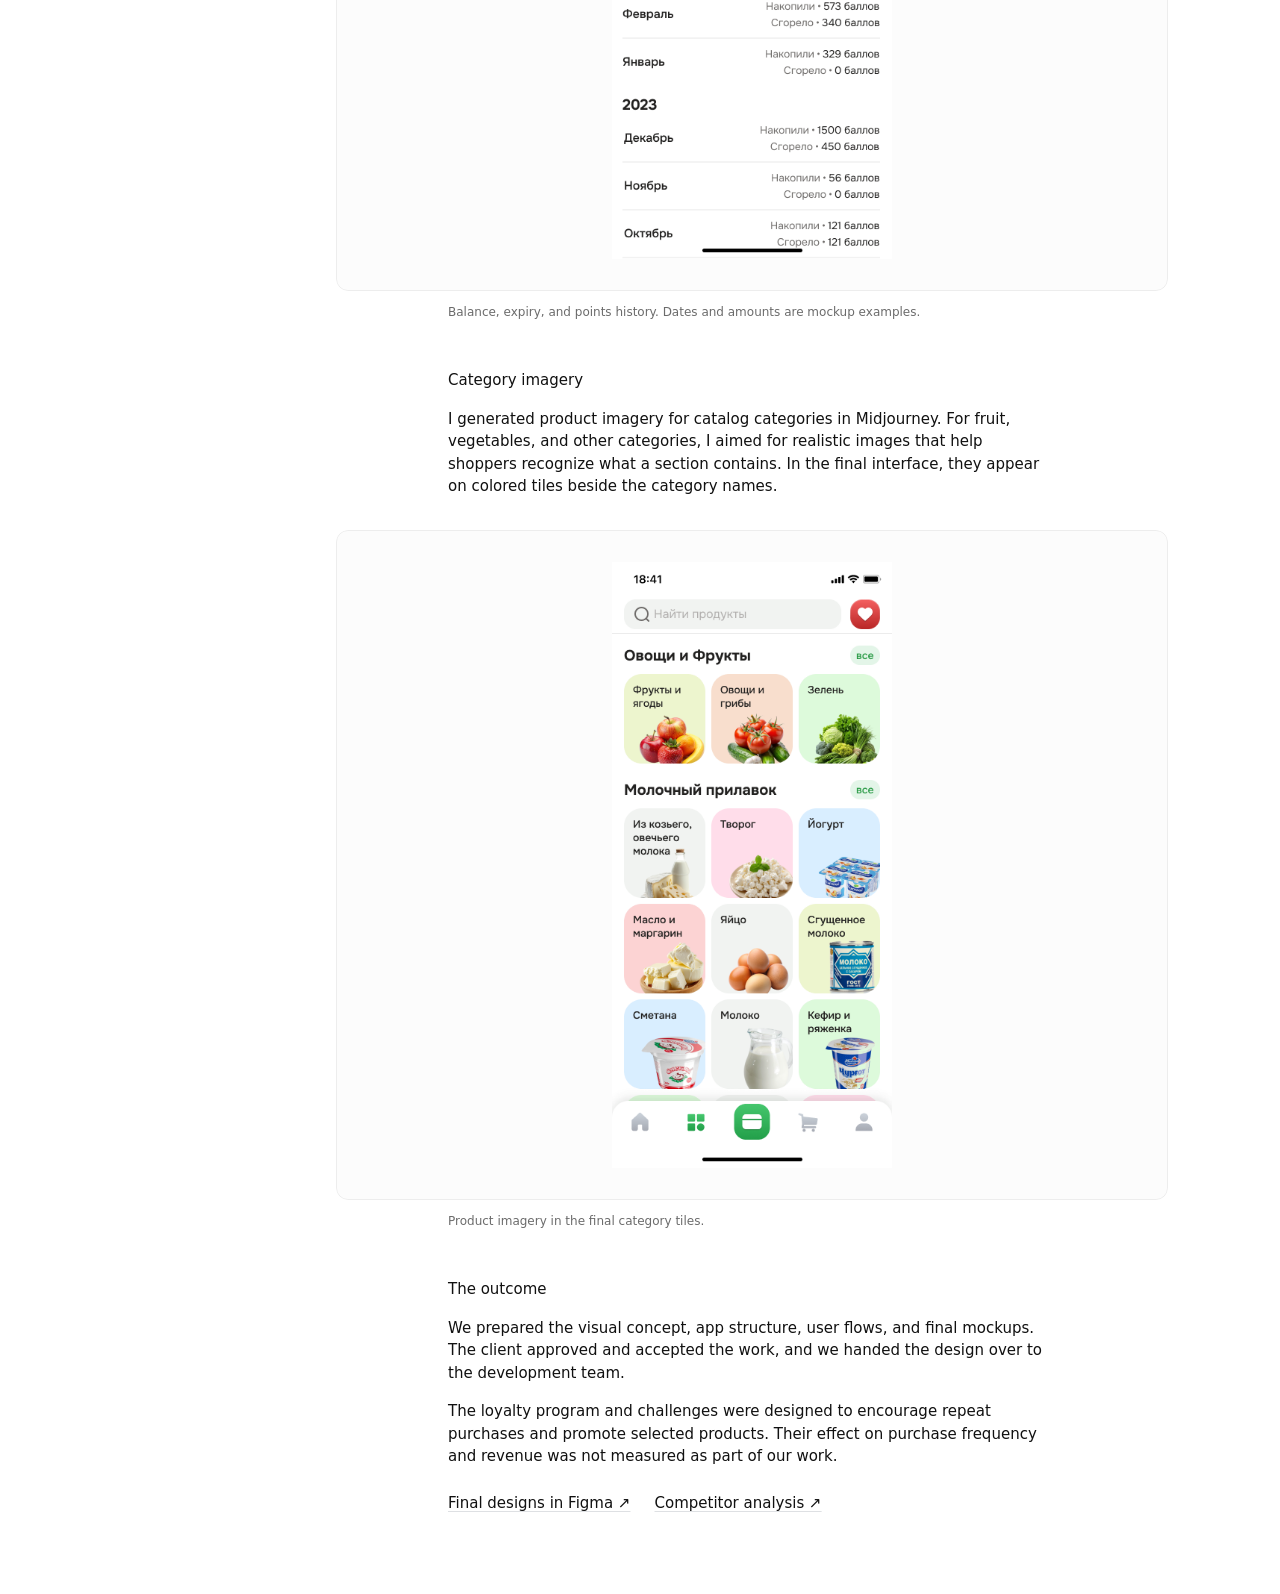
==== commit 7119d499: "Add SEO/social meta tags, WebP images and small fixes - Meta description, canonical, Open Graph and " ====
--- a/work/amid/index.html
+++ b/work/amid/index.html
@@ -45,7 +45,7 @@
 
             <figure class="case-figure" data-reveal>
                 <a class="case-media" href="../../assets/amid/cover.png" target="_blank" rel="noopener" aria-label="Open the Amid app cover at full size" data-ru-aria-label="Открыть обложку приложения «Амид» в полном размере">
-                    <img src="../../assets/amid/cover.png" width="1440" height="1440" alt="Amid app concept on a phone: a loyalty card, product offers, purchase history, and achievements." data-ru-alt="Концепт приложения «Амид» на телефоне: бонусная карта, предложения товаров, история покупок и достижения." fetchpriority="high" decoding="async">
+                    <img src="../../assets/amid/cover.webp" width="1440" height="1440" alt="Amid app concept on a phone: a loyalty card, product offers, purchase history, and achievements." data-ru-alt="Концепт приложения «Амид» на телефоне: бонусная карта, предложения товаров, история покупок и достижения." fetchpriority="high" decoding="async">
                 </a>
                 <figcaption data-ru="Главный экран концепта: покупки и программа лояльности в одном приложении.">The home screen concept: shopping and loyalty in one app.</figcaption>
             </figure>
